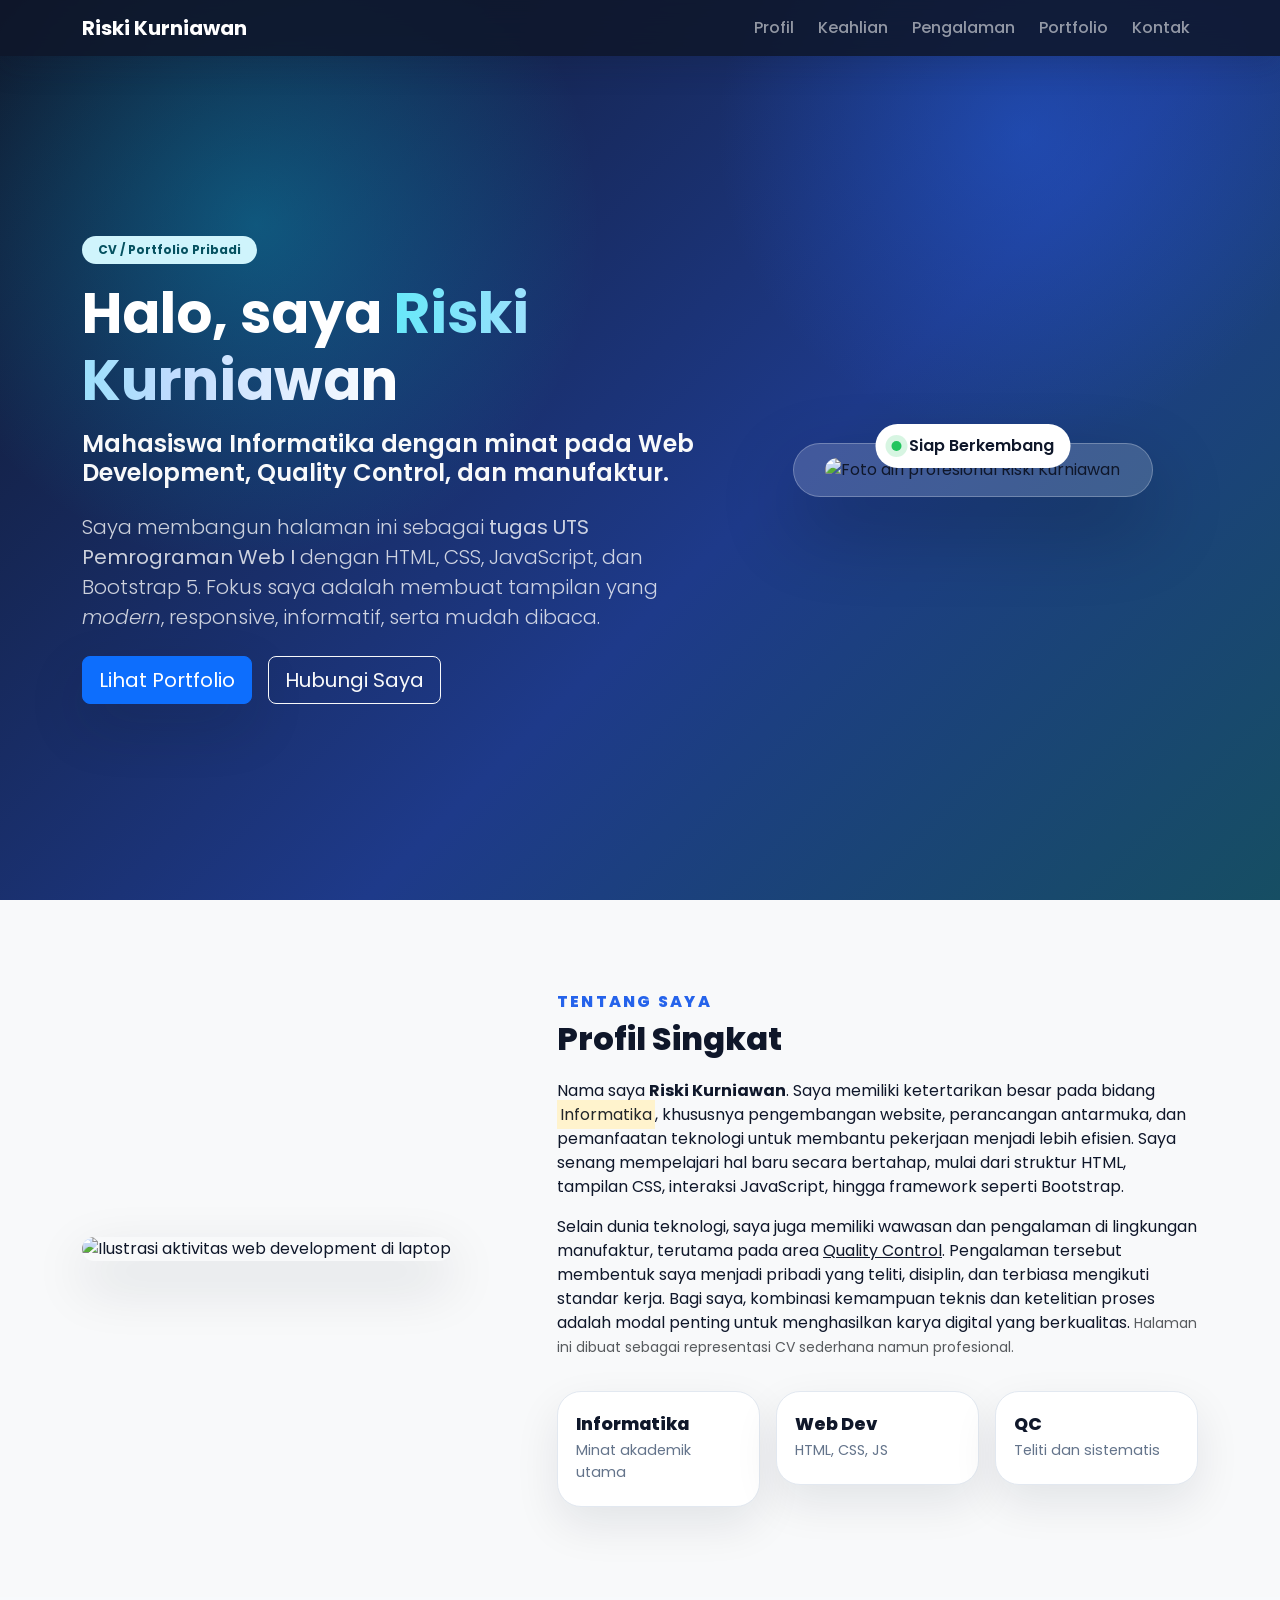
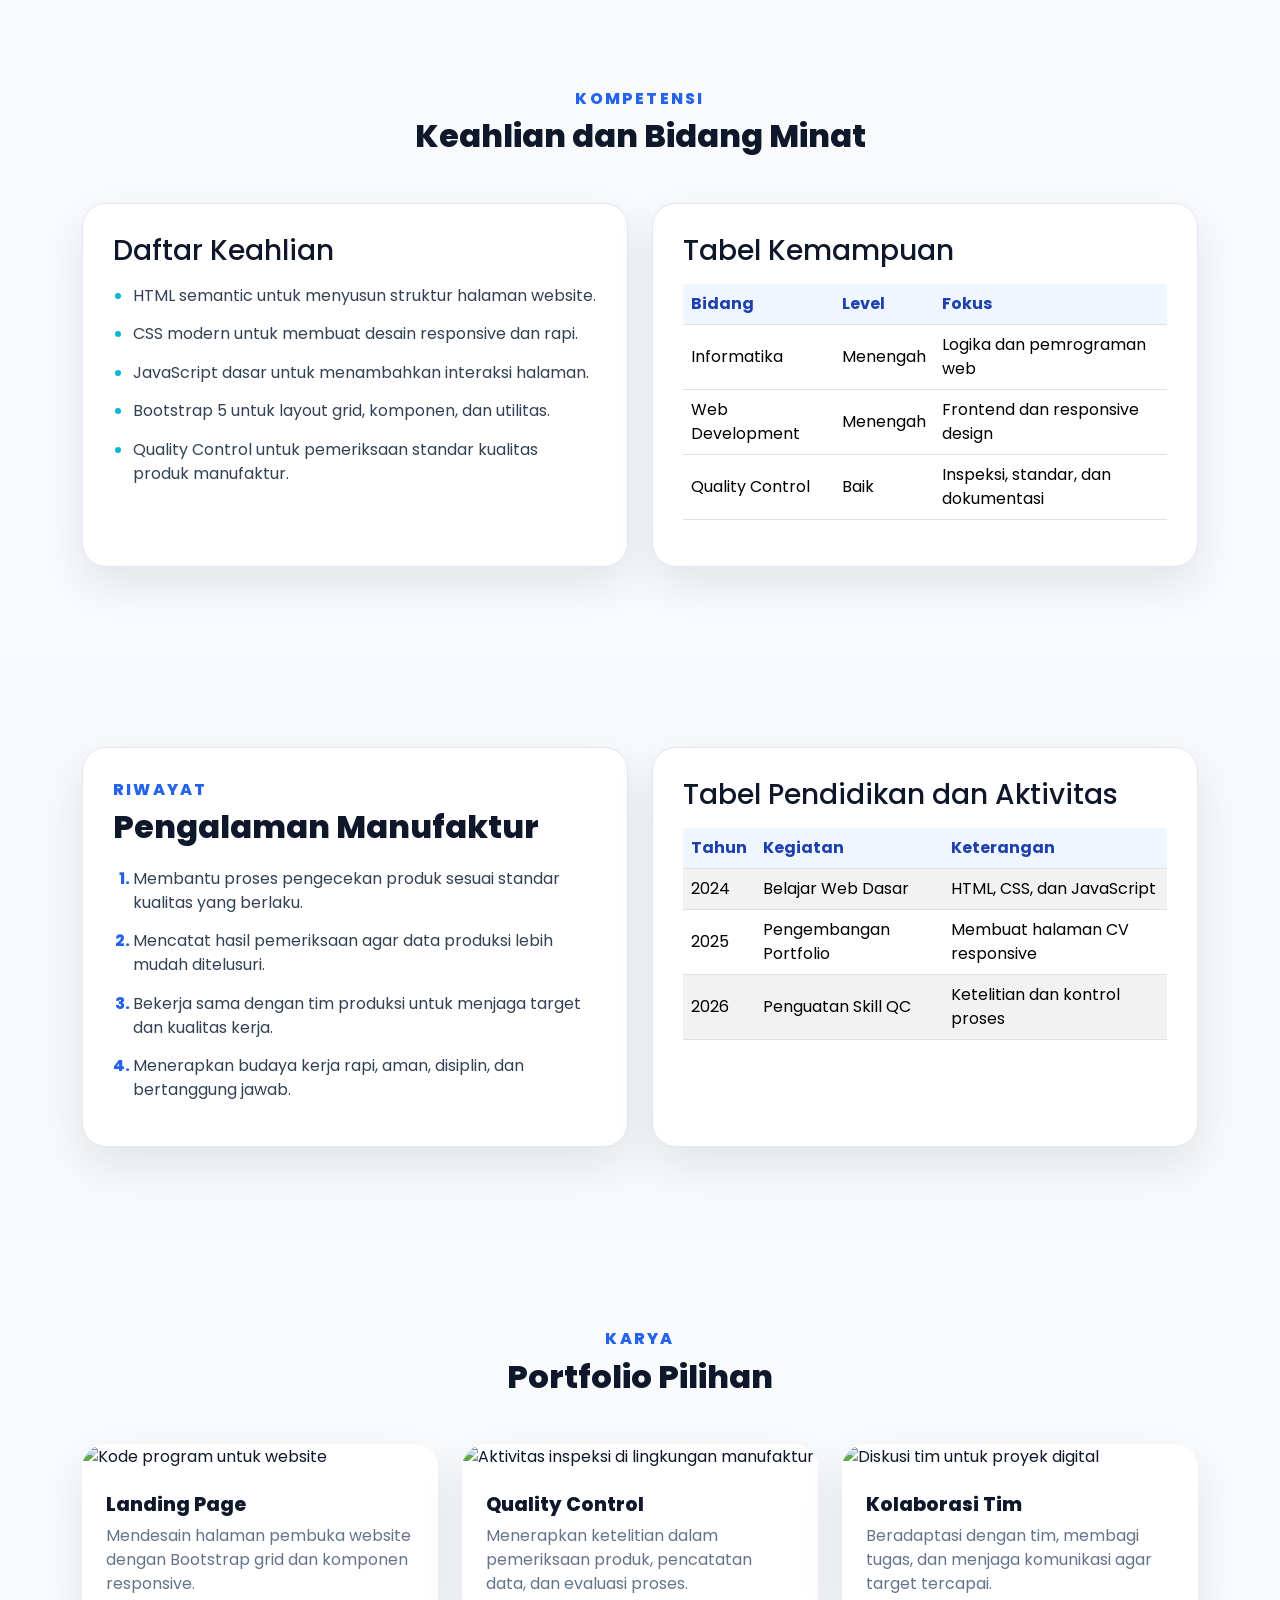
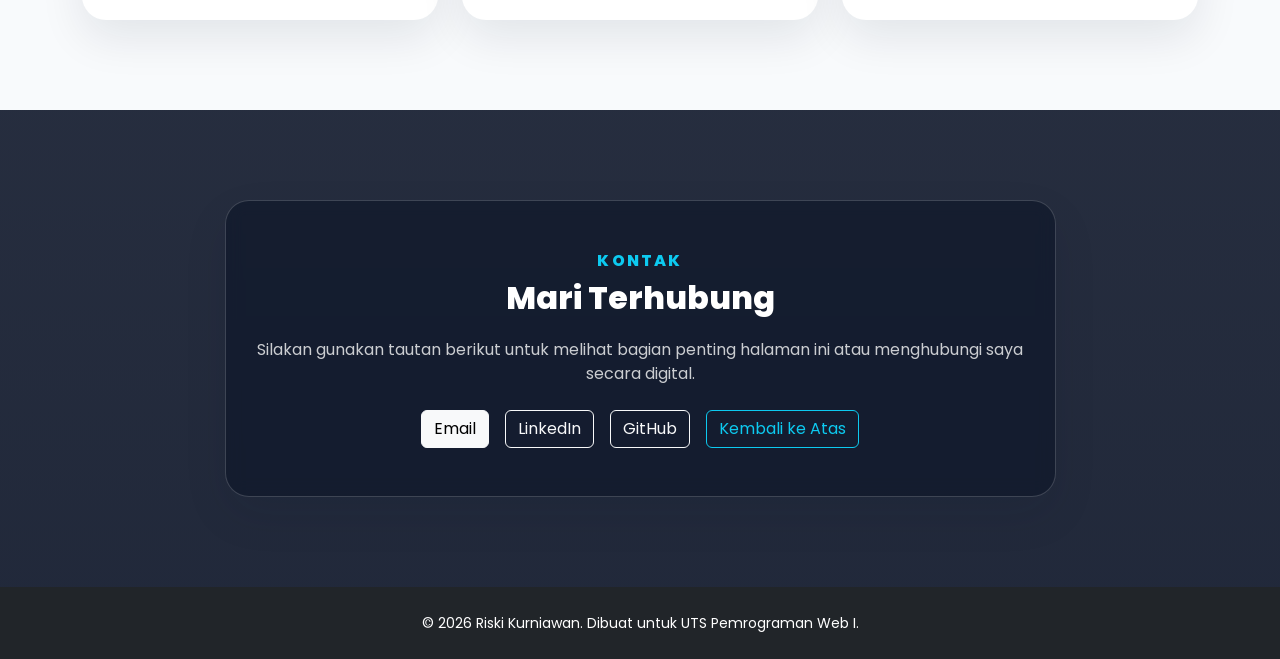
==== index.html @ b69850ca "Create personal CV portfolio website" ====
<!DOCTYPE html>
<html lang="id">
<head>
    <meta charset="UTF-8">
    <meta name="viewport" content="width=device-width, initial-scale=1.0">
    <meta name="description" content="Website Curriculum Vitae dan portfolio pribadi Riski Kurniawan untuk UTS Pemrograman Web I.">
    <title>CV Riski Kurniawan | Portfolio Pribadi</title>

    <!-- Bootstrap 5 CDN untuk layout responsive dan komponen modern -->
    <link href="https://cdn.jsdelivr.net/npm/bootstrap@5.3.3/dist/css/bootstrap.min.css" rel="stylesheet">

    <!-- Google Fonts untuk tipografi yang lebih rapi -->
    <link rel="preconnect" href="https://fonts.googleapis.com">
    <link rel="preconnect" href="https://fonts.gstatic.com" crossorigin>
    <link href="https://fonts.googleapis.com/css2?family=Poppins:wght@400;500;600;700;800&display=swap" rel="stylesheet">

    <!-- File CSS buatan sendiri -->
    <link rel="stylesheet" href="style.css">
</head>
<body data-bs-spy="scroll" data-bs-target="#navbarCV" data-bs-offset="90" tabindex="0">
    <!-- Navbar utama untuk navigasi antar bagian halaman -->
    <nav id="navbarCV" class="navbar navbar-expand-lg navbar-dark fixed-top glass-nav">
        <div class="container">
            <a class="navbar-brand fw-bold" href="#home">Riski Kurniawan</a>
            <button class="navbar-toggler" type="button" data-bs-toggle="collapse" data-bs-target="#menuCV" aria-controls="menuCV" aria-expanded="false" aria-label="Toggle navigation">
                <span class="navbar-toggler-icon"></span>
            </button>
            <div class="collapse navbar-collapse" id="menuCV">
                <ul class="navbar-nav ms-auto mb-2 mb-lg-0">
                    <li class="nav-item"><a class="nav-link" href="#profil">Profil</a></li>
                    <li class="nav-item"><a class="nav-link" href="#keahlian">Keahlian</a></li>
                    <li class="nav-item"><a class="nav-link" href="#pengalaman">Pengalaman</a></li>
                    <li class="nav-item"><a class="nav-link" href="#portfolio">Portfolio</a></li>
                    <li class="nav-item"><a class="nav-link" href="#kontak">Kontak</a></li>
                </ul>
            </div>
        </div>
    </nav>

    <!-- Hero section berisi foto diri dan ringkasan CV -->
    <header id="home" class="hero-section d-flex align-items-center">
        <div class="container">
            <div class="row align-items-center gy-5">
                <div class="col-lg-7 text-center text-lg-start">
                    <p class="badge rounded-pill bg-info-subtle text-info-emphasis px-3 py-2 mb-3">CV / Portfolio Pribadi</p>
                    <h1 class="display-4 fw-bold text-white mb-3">Halo, saya <span class="text-gradient">Riski Kurniawan</span></h1>
                    <h2 class="h4 text-light fw-semibold mb-4">Mahasiswa Informatika dengan minat pada Web Development, Quality Control, dan manufaktur.</h2>
                    <p class="lead text-white-75 mb-4">
                        Saya membangun halaman ini sebagai <strong>tugas UTS Pemrograman Web I</strong> dengan HTML, CSS, JavaScript, dan Bootstrap 5.
                        Fokus saya adalah membuat tampilan yang <em>modern</em>, responsive, informatif, serta mudah dibaca.
                    </p>
                    <div class="d-flex flex-wrap gap-3 justify-content-center justify-content-lg-start">
                        <a href="#portfolio" class="btn btn-primary btn-lg shadow-soft">Lihat Portfolio</a>
                        <a href="#kontak" class="btn btn-outline-light btn-lg">Hubungi Saya</a>
                    </div>
                </div>
                <div class="col-lg-5 text-center">
                    <div class="profile-card mx-auto">
                        <img src="https://images.unsplash.com/photo-1500648767791-00dcc994a43e?auto=format&fit=crop&w=700&q=80" class="img-fluid profile-photo" alt="Foto diri profesional Riski Kurniawan">
                        <div class="profile-status">
                            <span class="status-dot"></span> Siap Berkembang
                        </div>
                    </div>
                </div>
            </div>
        </div>
    </header>

    <main>
        <!-- Bagian profil berisi deskripsi diri minimal dua paragraf -->
        <section id="profil" class="section-padding bg-light">
            <div class="container">
                <div class="row align-items-center gy-4">
                    <div class="col-lg-5">
                        <img src="https://images.unsplash.com/photo-1516321318423-f06f85e504b3?auto=format&fit=crop&w=900&q=80" class="img-fluid rounded-4 shadow-soft" alt="Ilustrasi aktivitas web development di laptop">
                    </div>
                    <div class="col-lg-7">
                        <p class="section-label">Tentang Saya</p>
                        <h2 class="section-title">Profil Singkat</h2>
                        <p>
                            Nama saya <strong>Riski Kurniawan</strong>. Saya memiliki ketertarikan besar pada bidang <mark>Informatika</mark>, khususnya pengembangan website,
                            perancangan antarmuka, dan pemanfaatan teknologi untuk membantu pekerjaan menjadi lebih efisien. Saya senang mempelajari hal baru secara bertahap,
                            mulai dari struktur HTML, tampilan CSS, interaksi JavaScript, hingga framework seperti Bootstrap.
                        </p>
                        <p>
                            Selain dunia teknologi, saya juga memiliki wawasan dan pengalaman di lingkungan manufaktur, terutama pada area <u>Quality Control</u>.
                            Pengalaman tersebut membentuk saya menjadi pribadi yang teliti, disiplin, dan terbiasa mengikuti standar kerja. Bagi saya, kombinasi kemampuan teknis
                            dan ketelitian proses adalah modal penting untuk menghasilkan karya digital yang berkualitas. <small class="text-muted">Halaman ini dibuat sebagai representasi CV sederhana namun profesional.</small>
                        </p>
                        <div class="row g-3 mt-3">
                            <div class="col-sm-4">
                                <div class="info-box">
                                    <h3>Informatika</h3>
                                    <p>Minat akademik utama</p>
                                </div>
                            </div>
                            <div class="col-sm-4">
                                <div class="info-box">
                                    <h3>Web Dev</h3>
                                    <p>HTML, CSS, JS</p>
                                </div>
                            </div>
                            <div class="col-sm-4">
                                <div class="info-box">
                                    <h3>QC</h3>
                                    <p>Teliti dan sistematis</p>
                                </div>
                            </div>
                        </div>
                    </div>
                </div>
            </div>
        </section>

        <!-- Bagian keahlian menggunakan unordered list dan tabel pertama -->
        <section id="keahlian" class="section-padding">
            <div class="container">
                <div class="text-center mb-5">
                    <p class="section-label">Kompetensi</p>
                    <h2 class="section-title">Keahlian dan Bidang Minat</h2>
                </div>
                <div class="row g-4">
                    <div class="col-lg-6">
                        <div class="content-card h-100">
                            <h3 class="mb-3">Daftar Keahlian</h3>
                            <ul class="skill-list">
                                <li>HTML semantic untuk menyusun struktur halaman website.</li>
                                <li>CSS modern untuk membuat desain responsive dan rapi.</li>
                                <li>JavaScript dasar untuk menambahkan interaksi halaman.</li>
                                <li>Bootstrap 5 untuk layout grid, komponen, dan utilitas.</li>
                                <li>Quality Control untuk pemeriksaan standar kualitas produk manufaktur.</li>
                            </ul>
                        </div>
                    </div>
                    <div class="col-lg-6">
                        <div class="content-card h-100">
                            <h3 class="mb-3">Tabel Kemampuan</h3>
                            <div class="table-responsive">
                                <table class="table table-hover align-middle">
                                    <thead>
                                        <tr>
                                            <th>Bidang</th>
                                            <th>Level</th>
                                            <th>Fokus</th>
                                        </tr>
                                    </thead>
                                    <tbody>
                                        <tr>
                                            <td>Informatika</td>
                                            <td>Menengah</td>
                                            <td>Logika dan pemrograman web</td>
                                        </tr>
                                        <tr>
                                            <td>Web Development</td>
                                            <td>Menengah</td>
                                            <td>Frontend dan responsive design</td>
                                        </tr>
                                        <tr>
                                            <td>Quality Control</td>
                                            <td>Baik</td>
                                            <td>Inspeksi, standar, dan dokumentasi</td>
                                        </tr>
                                    </tbody>
                                </table>
                            </div>
                        </div>
                    </div>
                </div>
            </div>
        </section>

        <!-- Bagian pengalaman menggunakan ordered list dan tabel kedua -->
        <section id="pengalaman" class="section-padding bg-light">
            <div class="container">
                <div class="row g-4 align-items-stretch">
                    <div class="col-lg-6">
                        <div class="content-card h-100">
                            <p class="section-label">Riwayat</p>
                            <h2 class="section-title">Pengalaman Manufaktur</h2>
                            <ol class="timeline-list">
                                <li>Membantu proses pengecekan produk sesuai standar kualitas yang berlaku.</li>
                                <li>Mencatat hasil pemeriksaan agar data produksi lebih mudah ditelusuri.</li>
                                <li>Bekerja sama dengan tim produksi untuk menjaga target dan kualitas kerja.</li>
                                <li>Menerapkan budaya kerja rapi, aman, disiplin, dan bertanggung jawab.</li>
                            </ol>
                        </div>
                    </div>
                    <div class="col-lg-6">
                        <div class="content-card h-100">
                            <h3 class="mb-3">Tabel Pendidikan dan Aktivitas</h3>
                            <div class="table-responsive">
                                <table class="table table-striped align-middle">
                                    <thead>
                                        <tr>
                                            <th>Tahun</th>
                                            <th>Kegiatan</th>
                                            <th>Keterangan</th>
                                        </tr>
                                    </thead>
                                    <tbody>
                                        <tr>
                                            <td>2024</td>
                                            <td>Belajar Web Dasar</td>
                                            <td>HTML, CSS, dan JavaScript</td>
                                        </tr>
                                        <tr>
                                            <td>2025</td>
                                            <td>Pengembangan Portfolio</td>
                                            <td>Membuat halaman CV responsive</td>
                                        </tr>
                                        <tr>
                                            <td>2026</td>
                                            <td>Penguatan Skill QC</td>
                                            <td>Ketelitian dan kontrol proses</td>
                                        </tr>
                                    </tbody>
                                </table>
                            </div>
                        </div>
                    </div>
                </div>
            </div>
        </section>

        <!-- Bagian portfolio berisi tiga kartu dan gambar pendukung -->
        <section id="portfolio" class="section-padding">
            <div class="container">
                <div class="text-center mb-5">
                    <p class="section-label">Karya</p>
                    <h2 class="section-title">Portfolio Pilihan</h2>
                </div>
                <div class="row g-4">
                    <div class="col-md-4">
                        <article class="portfolio-card">
                            <img src="https://images.unsplash.com/photo-1461749280684-dccba630e2f6?auto=format&fit=crop&w=900&q=80" alt="Kode program untuk website" class="img-fluid">
                            <div class="p-4">
                                <h3>Landing Page</h3>
                                <p>Mendesain halaman pembuka website dengan Bootstrap grid dan komponen responsive.</p>
                            </div>
                        </article>
                    </div>
                    <div class="col-md-4">
                        <article class="portfolio-card">
                            <img src="https://images.unsplash.com/photo-1581091226825-a6a2a5aee158?auto=format&fit=crop&w=900&q=80" alt="Aktivitas inspeksi di lingkungan manufaktur" class="img-fluid">
                            <div class="p-4">
                                <h3>Quality Control</h3>
                                <p>Menerapkan ketelitian dalam pemeriksaan produk, pencatatan data, dan evaluasi proses.</p>
                            </div>
                        </article>
                    </div>
                    <div class="col-md-4">
                        <article class="portfolio-card">
                            <img src="https://images.unsplash.com/photo-1553877522-43269d4ea984?auto=format&fit=crop&w=900&q=80" alt="Diskusi tim untuk proyek digital" class="img-fluid">
                            <div class="p-4">
                                <h3>Kolaborasi Tim</h3>
                                <p>Beradaptasi dengan tim, membagi tugas, dan menjaga komunikasi agar target tercapai.</p>
                            </div>
                        </article>
                    </div>
                </div>
            </div>
        </section>

        <!-- Bagian kontak memuat minimal tiga link internal atau eksternal -->
        <section id="kontak" class="section-padding contact-section">
            <div class="container">
                <div class="row justify-content-center">
                    <div class="col-lg-9">
                        <div class="contact-card text-center">
                            <p class="section-label text-info">Kontak</p>
                            <h2 class="section-title text-white">Mari Terhubung</h2>
                            <p class="text-white-75 mb-4">Silakan gunakan tautan berikut untuk melihat bagian penting halaman ini atau menghubungi saya secara digital.</p>
                            <div class="d-flex flex-wrap gap-3 justify-content-center">
                                <a class="btn btn-light" href="mailto:riski.kurniawan@example.com">Email</a>
                                <a class="btn btn-outline-light" href="https://www.linkedin.com" target="_blank" rel="noopener noreferrer">LinkedIn</a>
                                <a class="btn btn-outline-light" href="https://github.com" target="_blank" rel="noopener noreferrer">GitHub</a>
                                <a class="btn btn-outline-info" href="#home">Kembali ke Atas</a>
                            </div>
                        </div>
                    </div>
                </div>
            </div>
        </section>
    </main>

    <!-- Footer sederhana sebagai penutup halaman -->
    <footer class="py-4 text-center bg-dark text-white">
        <div class="container">
            <small>&copy; 2026 Riski Kurniawan. Dibuat untuk UTS Pemrograman Web I.</small>
        </div>
    </footer>

    <!-- Tombol kembali ke atas yang dikontrol JavaScript -->
    <button id="backToTop" class="back-to-top" type="button" aria-label="Kembali ke atas">↑</button>

    <!-- Bootstrap JavaScript CDN -->
    <script src="https://cdn.jsdelivr.net/npm/bootstrap@5.3.3/dist/js/bootstrap.bundle.min.js"></script>

    <!-- File JavaScript buatan sendiri -->
    <script src="script.js"></script>
</body>
</html>
---- style.css ----
/* Variabel warna utama untuk menjaga konsistensi desain website */
:root {
    --primary: #2563eb;
    --secondary: #06b6d4;
    --dark: #0f172a;
    --muted: #64748b;
    --light: #f8fafc;
    --card: #ffffff;
    --radius: 24px;
}

/* Pengaturan global agar scroll halus dan font konsisten */
html {
    scroll-behavior: smooth;
}

body {
    font-family: 'Poppins', sans-serif;
    color: var(--dark);
    background-color: var(--light);
}

/* Navbar transparan dengan efek glass agar terlihat modern */
.glass-nav {
    background: rgba(15, 23, 42, 0.86);
    backdrop-filter: blur(14px);
    box-shadow: 0 10px 30px rgba(15, 23, 42, 0.18);
}

.navbar .nav-link {
    font-weight: 500;
    margin-left: 0.5rem;
}

.navbar .nav-link.active,
.navbar .nav-link:hover {
    color: #67e8f9 !important;
}

/* Hero section menggunakan gradient dan pola radial */
.hero-section {
    min-height: 100vh;
    padding: 120px 0 80px;
    background:
        radial-gradient(circle at 20% 25%, rgba(6, 182, 212, 0.35), transparent 28%),
        radial-gradient(circle at 80% 15%, rgba(37, 99, 235, 0.42), transparent 24%),
        linear-gradient(135deg, #0f172a 0%, #1e3a8a 58%, #164e63 100%);
}

.text-gradient {
    background: linear-gradient(90deg, #67e8f9, #bfdbfe, #ffffff);
    -webkit-background-clip: text;
    background-clip: text;
    color: transparent;
}

.text-white-75 {
    color: rgba(255, 255, 255, 0.78);
}

.shadow-soft {
    box-shadow: 0 22px 55px rgba(15, 23, 42, 0.16);
}

/* Kartu foto diri pada area hero */
.profile-card {
    position: relative;
    width: min(360px, 88vw);
    padding: 14px;
    border-radius: 34px;
    background: rgba(255, 255, 255, 0.16);
    border: 1px solid rgba(255, 255, 255, 0.25);
    box-shadow: 0 30px 80px rgba(0, 0, 0, 0.24);
}

.profile-photo {
    width: 100%;
    aspect-ratio: 1 / 1.12;
    object-fit: cover;
    border-radius: 26px;
}

.profile-status {
    position: absolute;
    left: 50%;
    bottom: 28px;
    transform: translateX(-50%);
    display: flex;
    align-items: center;
    gap: 8px;
    padding: 10px 16px;
    border-radius: 999px;
    background: #ffffff;
    font-weight: 600;
    color: var(--dark);
    white-space: nowrap;
}

.status-dot {
    width: 10px;
    height: 10px;
    border-radius: 50%;
    background: #22c55e;
    box-shadow: 0 0 0 6px rgba(34, 197, 94, 0.18);
}

/* Spasi standar untuk setiap section */
.section-padding {
    padding: 90px 0;
}

.section-label {
    color: var(--primary);
    font-weight: 800;
    letter-spacing: 0.14em;
    text-transform: uppercase;
    margin-bottom: 0.4rem;
}

.section-title {
    font-weight: 800;
    margin-bottom: 1.25rem;
}

/* Box informasi singkat pada bagian profil */
.info-box,
.content-card,
.portfolio-card,
.contact-card {
    border-radius: var(--radius);
    background: var(--card);
    box-shadow: 0 18px 45px rgba(15, 23, 42, 0.09);
}

.info-box {
    padding: 22px 18px;
    border: 1px solid #e2e8f0;
}

.info-box h3 {
    font-size: 1.1rem;
    font-weight: 800;
    margin-bottom: 0.35rem;
}

.info-box p {
    color: var(--muted);
    margin-bottom: 0;
    font-size: 0.9rem;
}

.content-card {
    padding: 30px;
    border: 1px solid #e2e8f0;
}

/* Styling list agar lebih menarik dan mudah dibaca */
.skill-list,
.timeline-list {
    padding-left: 1.25rem;
    margin-bottom: 0;
}

.skill-list li,
.timeline-list li {
    margin-bottom: 0.9rem;
    color: #334155;
}

.skill-list li::marker {
    color: var(--secondary);
}

.timeline-list li::marker {
    color: var(--primary);
    font-weight: 800;
}

.table thead th {
    background: #eff6ff;
    color: #1e40af;
}

/* Kartu portfolio dengan animasi hover */
.portfolio-card {
    height: 100%;
    overflow: hidden;
    transition: transform 0.25s ease, box-shadow 0.25s ease;
}

.portfolio-card:hover {
    transform: translateY(-8px);
    box-shadow: 0 26px 60px rgba(15, 23, 42, 0.15);
}

.portfolio-card img {
    width: 100%;
    height: 230px;
    object-fit: cover;
}

.portfolio-card h3 {
    font-size: 1.2rem;
    font-weight: 800;
}

.portfolio-card p {
    color: var(--muted);
    margin-bottom: 0;
}

/* Section kontak memakai latar gelap agar menjadi call-to-action */
.contact-section {
    background:
        linear-gradient(rgba(15, 23, 42, 0.9), rgba(15, 23, 42, 0.92)),
        url('https://images.unsplash.com/photo-1497366754035-f200968a6e72?auto=format&fit=crop&w=1500&q=80') center/cover;
}

.contact-card {
    padding: 48px 30px;
    background: rgba(15, 23, 42, 0.7);
    border: 1px solid rgba(255, 255, 255, 0.18);
    backdrop-filter: blur(8px);
}

/* Tombol back to top akan ditampilkan oleh JavaScript saat halaman discroll */
.back-to-top {
    position: fixed;
    right: 22px;
    bottom: 22px;
    width: 46px;
    height: 46px;
    border: none;
    border-radius: 50%;
    background: linear-gradient(135deg, var(--primary), var(--secondary));
    color: #ffffff;
    font-size: 1.5rem;
    font-weight: 800;
    display: none;
    align-items: center;
    justify-content: center;
    box-shadow: 0 16px 35px rgba(37, 99, 235, 0.35);
    z-index: 1050;
}

.back-to-top.show {
    display: flex;
}

/* Media query untuk menyesuaikan tampilan pada layar kecil */
@media (max-width: 767.98px) {
    .hero-section {
        padding-top: 105px;
    }

    .section-padding {
        padding: 64px 0;
    }

    .display-4 {
        font-size: 2.35rem;
    }

    .content-card,
    .contact-card {
        padding: 24px;
    }
}
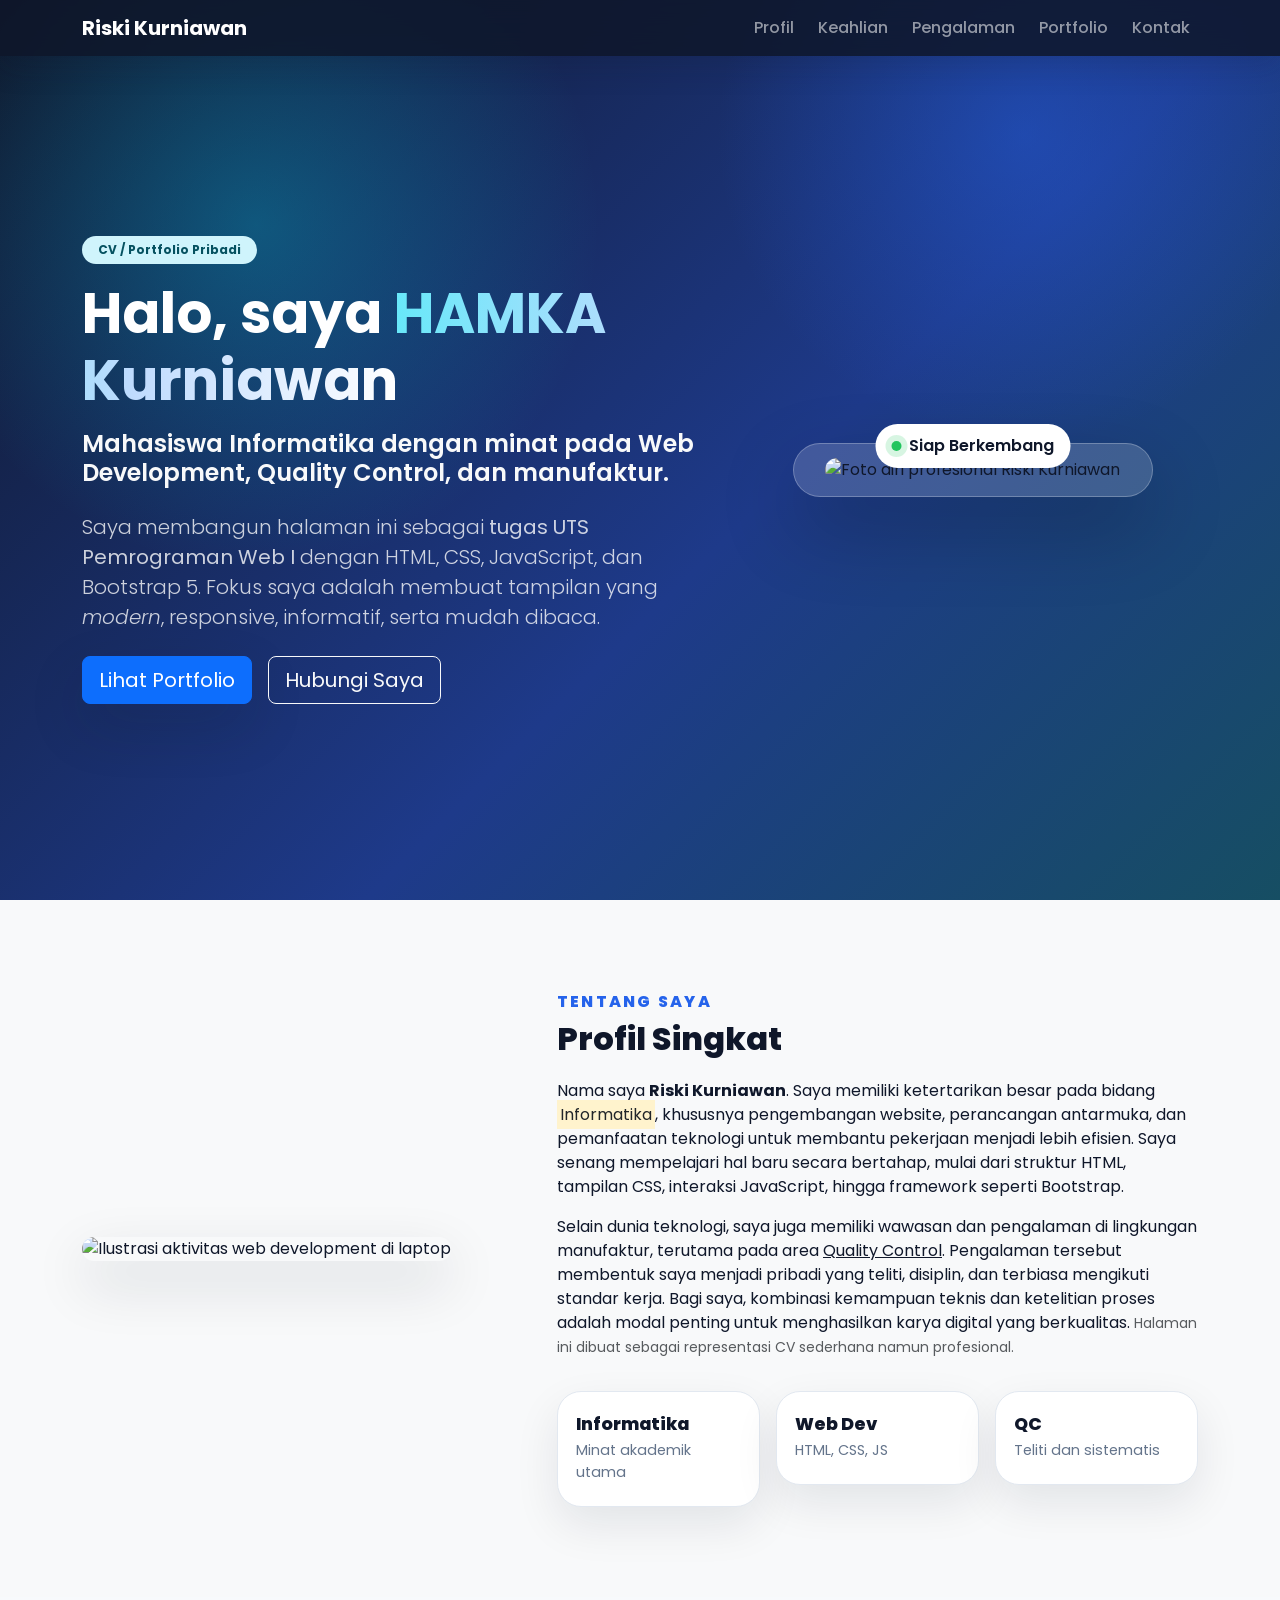
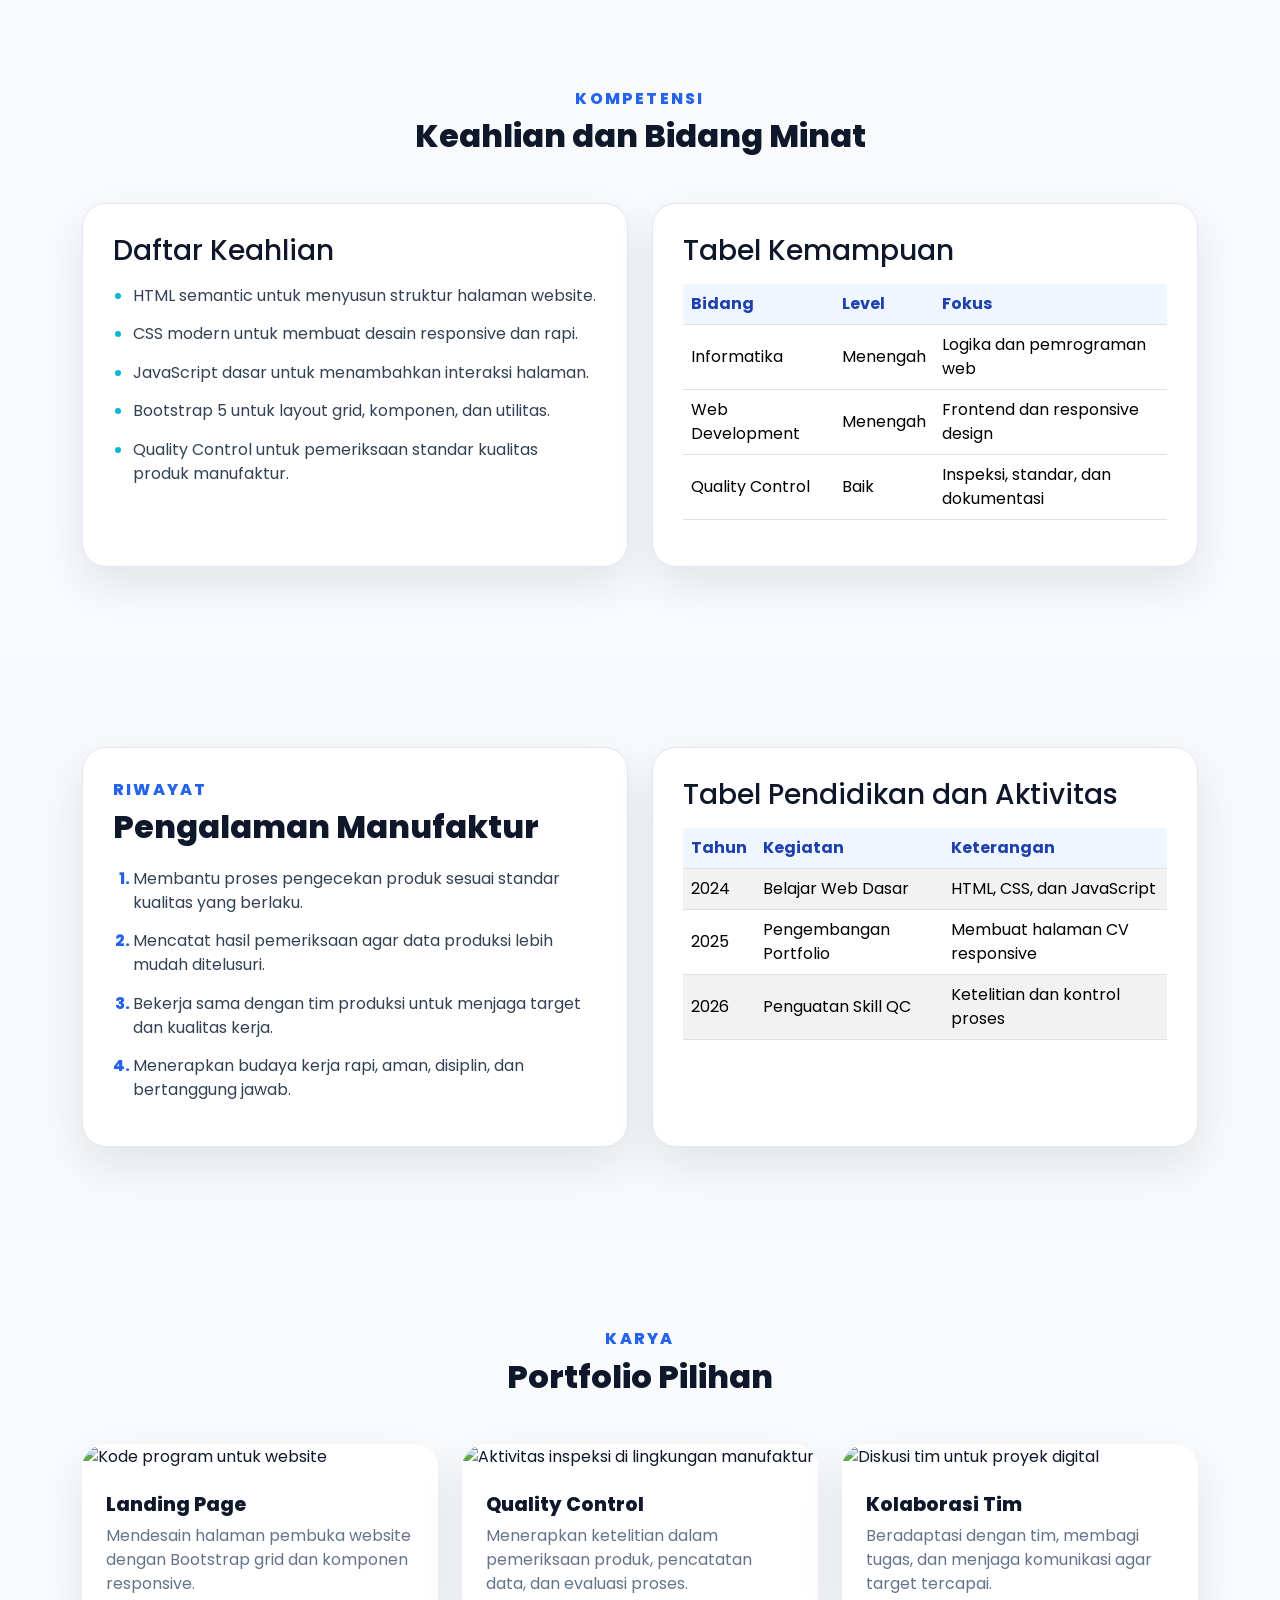
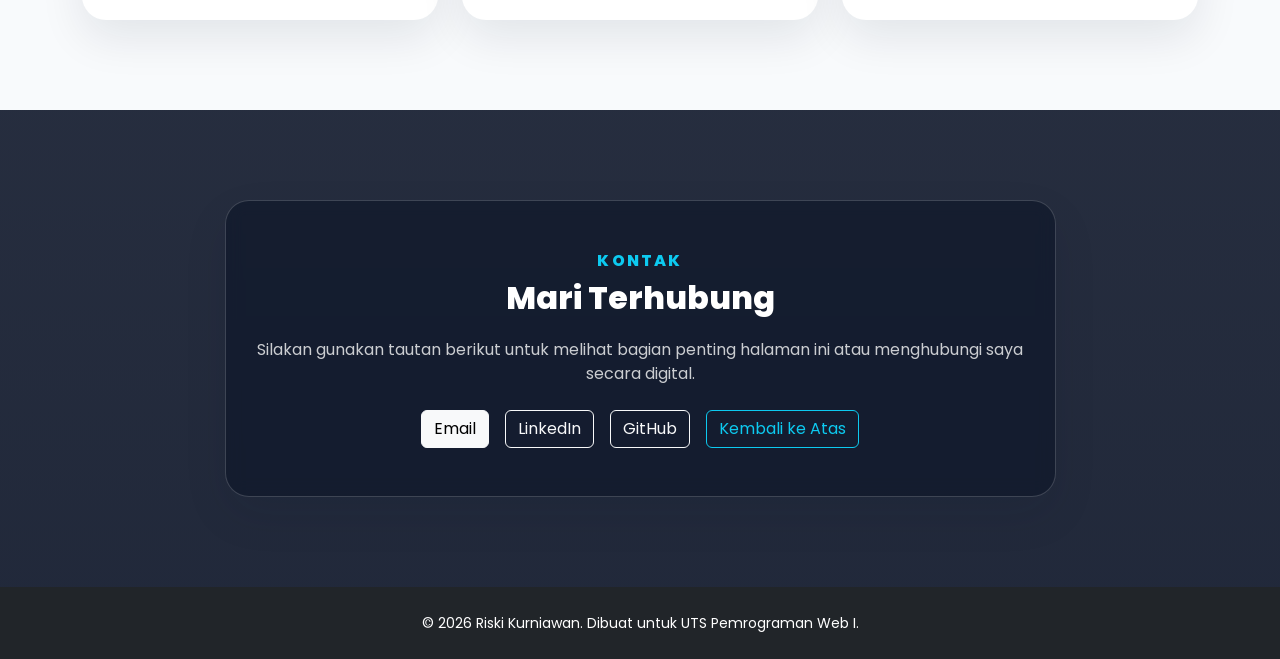
==== commit 64003838: "UPDATE NAMA HILMI" ====
--- a/index.html
+++ b/index.html
@@ -4,7 +4,7 @@
     <meta charset="UTF-8">
     <meta name="viewport" content="width=device-width, initial-scale=1.0">
     <meta name="description" content="Website Curriculum Vitae dan portfolio pribadi Riski Kurniawan untuk UTS Pemrograman Web I.">
-    <title>CV Riski Kurniawan | Portfolio Pribadi</title>
+    <title>CV HAMKA Kurniawan | Portfolio Pribadi</title>
 
     <!-- Bootstrap 5 CDN untuk layout responsive dan komponen modern -->
     <link href="https://cdn.jsdelivr.net/npm/bootstrap@5.3.3/dist/css/bootstrap.min.css" rel="stylesheet">
@@ -43,7 +43,7 @@
             <div class="row align-items-center gy-5">
                 <div class="col-lg-7 text-center text-lg-start">
                     <p class="badge rounded-pill bg-info-subtle text-info-emphasis px-3 py-2 mb-3">CV / Portfolio Pribadi</p>
-                    <h1 class="display-4 fw-bold text-white mb-3">Halo, saya <span class="text-gradient">Riski Kurniawan</span></h1>
+                    <h1 class="display-4 fw-bold text-white mb-3">Halo, saya <span class="text-gradient">HAMKA Kurniawan</span></h1>
                     <h2 class="h4 text-light fw-semibold mb-4">Mahasiswa Informatika dengan minat pada Web Development, Quality Control, dan manufaktur.</h2>
                     <p class="lead text-white-75 mb-4">
                         Saya membangun halaman ini sebagai <strong>tugas UTS Pemrograman Web I</strong> dengan HTML, CSS, JavaScript, dan Bootstrap 5.
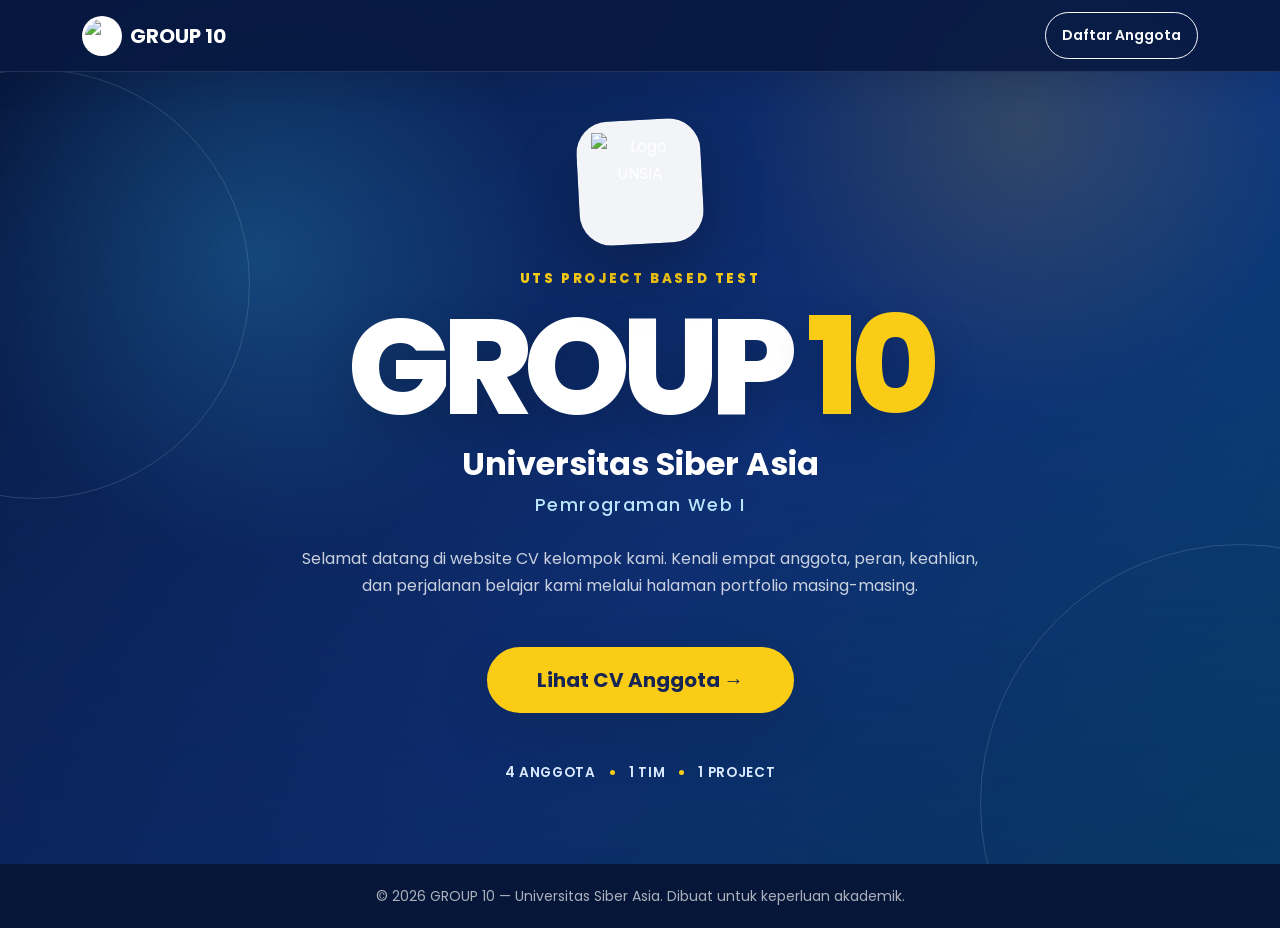
==== commit 2deb9a85: "Transform personal CV into GROUP 10 website" ====
--- a/index.html
+++ b/index.html
@@ -3,300 +3,60 @@
 <head>
     <meta charset="UTF-8">
     <meta name="viewport" content="width=device-width, initial-scale=1.0">
-    <meta name="description" content="Website Curriculum Vitae dan portfolio pribadi Riski Kurniawan untuk UTS Pemrograman Web I.">
-    <title>CV HAMKA Kurniawan | Portfolio Pribadi</title>
+    <meta name="description" content="Website CV kelompok GROUP 10 Universitas Siber Asia untuk UTS Pemrograman Web I.">
+    <title>GROUP 10 | UTS Pemrograman Web I</title>
 
-    <!-- Bootstrap 5 CDN untuk layout responsive dan komponen modern -->
+    <!-- Bootstrap 5 membantu membuat layout responsif tanpa framework berat. -->
     <link href="https://cdn.jsdelivr.net/npm/bootstrap@5.3.3/dist/css/bootstrap.min.css" rel="stylesheet">
-
-    <!-- Google Fonts untuk tipografi yang lebih rapi -->
     <link rel="preconnect" href="https://fonts.googleapis.com">
     <link rel="preconnect" href="https://fonts.gstatic.com" crossorigin>
     <link href="https://fonts.googleapis.com/css2?family=Poppins:wght@400;500;600;700;800&display=swap" rel="stylesheet">
-
-    <!-- File CSS buatan sendiri -->
     <link rel="stylesheet" href="style.css">
 </head>
-<body data-bs-spy="scroll" data-bs-target="#navbarCV" data-bs-offset="90" tabindex="0">
-    <!-- Navbar utama untuk navigasi antar bagian halaman -->
-    <nav id="navbarCV" class="navbar navbar-expand-lg navbar-dark fixed-top glass-nav">
+<body class="landing-page">
+    <!-- Navbar pembuka dibuat ringkas agar perhatian tertuju pada identitas kelompok. -->
+    <nav class="navbar navbar-expand-lg navbar-dark fixed-top glass-nav" aria-label="Navigasi utama">
         <div class="container">
-            <a class="navbar-brand fw-bold" href="#home">Riski Kurniawan</a>
-            <button class="navbar-toggler" type="button" data-bs-toggle="collapse" data-bs-target="#menuCV" aria-controls="menuCV" aria-expanded="false" aria-label="Toggle navigation">
-                <span class="navbar-toggler-icon"></span>
-            </button>
-            <div class="collapse navbar-collapse" id="menuCV">
-                <ul class="navbar-nav ms-auto mb-2 mb-lg-0">
-                    <li class="nav-item"><a class="nav-link" href="#profil">Profil</a></li>
-                    <li class="nav-item"><a class="nav-link" href="#keahlian">Keahlian</a></li>
-                    <li class="nav-item"><a class="nav-link" href="#pengalaman">Pengalaman</a></li>
-                    <li class="nav-item"><a class="nav-link" href="#portfolio">Portfolio</a></li>
-                    <li class="nav-item"><a class="nav-link" href="#kontak">Kontak</a></li>
-                </ul>
-            </div>
+            <a class="navbar-brand d-flex align-items-center gap-2 fw-bold" href="index.html">
+                <img src="images/logo-unsia.png" class="nav-logo" alt="Logo Universitas Siber Asia">
+                <span>GROUP 10</span>
+            </a>
+            <a class="btn btn-sm btn-outline-light rounded-pill px-3" href="anggota.html">Daftar Anggota</a>
         </div>
     </nav>
 
-    <!-- Hero section berisi foto diri dan ringkasan CV -->
-    <header id="home" class="hero-section d-flex align-items-center">
-        <div class="container">
-            <div class="row align-items-center gy-5">
-                <div class="col-lg-7 text-center text-lg-start">
-                    <p class="badge rounded-pill bg-info-subtle text-info-emphasis px-3 py-2 mb-3">CV / Portfolio Pribadi</p>
-                    <h1 class="display-4 fw-bold text-white mb-3">Halo, saya <span class="text-gradient">HAMKA Kurniawan</span></h1>
-                    <h2 class="h4 text-light fw-semibold mb-4">Mahasiswa Informatika dengan minat pada Web Development, Quality Control, dan manufaktur.</h2>
-                    <p class="lead text-white-75 mb-4">
-                        Saya membangun halaman ini sebagai <strong>tugas UTS Pemrograman Web I</strong> dengan HTML, CSS, JavaScript, dan Bootstrap 5.
-                        Fokus saya adalah membuat tampilan yang <em>modern</em>, responsive, informatif, serta mudah dibaca.
-                    </p>
-                    <div class="d-flex flex-wrap gap-3 justify-content-center justify-content-lg-start">
-                        <a href="#portfolio" class="btn btn-primary btn-lg shadow-soft">Lihat Portfolio</a>
-                        <a href="#kontak" class="btn btn-outline-light btn-lg">Hubungi Saya</a>
-                    </div>
+    <main>
+        <!-- Hero merupakan halaman pembuka utama website kelompok. -->
+        <section class="group-hero d-flex align-items-center text-center">
+            <div class="hero-decoration hero-decoration-one" aria-hidden="true"></div>
+            <div class="hero-decoration hero-decoration-two" aria-hidden="true"></div>
+            <div class="container position-relative">
+                <div class="landing-logo-wrap mx-auto mb-4">
+                    <img src="images/logo-unsia.png" class="landing-logo" alt="Logo UNSIA">
                 </div>
-                <div class="col-lg-5 text-center">
-                    <div class="profile-card mx-auto">
-                        <img src="https://images.unsplash.com/photo-1500648767791-00dcc994a43e?auto=format&fit=crop&w=700&q=80" class="img-fluid profile-photo" alt="Foto diri profesional Riski Kurniawan">
-                        <div class="profile-status">
-                            <span class="status-dot"></span> Siap Berkembang
-                        </div>
-                    </div>
-                </div>
-            </div>
-        </div>
-    </header>
-
-    <main>
-        <!-- Bagian profil berisi deskripsi diri minimal dua paragraf -->
-        <section id="profil" class="section-padding bg-light">
-            <div class="container">
-                <div class="row align-items-center gy-4">
-                    <div class="col-lg-5">
-                        <img src="https://images.unsplash.com/photo-1516321318423-f06f85e504b3?auto=format&fit=crop&w=900&q=80" class="img-fluid rounded-4 shadow-soft" alt="Ilustrasi aktivitas web development di laptop">
-                    </div>
-                    <div class="col-lg-7">
-                        <p class="section-label">Tentang Saya</p>
-                        <h2 class="section-title">Profil Singkat</h2>
-                        <p>
-                            Nama saya <strong>Riski Kurniawan</strong>. Saya memiliki ketertarikan besar pada bidang <mark>Informatika</mark>, khususnya pengembangan website,
-                            perancangan antarmuka, dan pemanfaatan teknologi untuk membantu pekerjaan menjadi lebih efisien. Saya senang mempelajari hal baru secara bertahap,
-                            mulai dari struktur HTML, tampilan CSS, interaksi JavaScript, hingga framework seperti Bootstrap.
-                        </p>
-                        <p>
-                            Selain dunia teknologi, saya juga memiliki wawasan dan pengalaman di lingkungan manufaktur, terutama pada area <u>Quality Control</u>.
-                            Pengalaman tersebut membentuk saya menjadi pribadi yang teliti, disiplin, dan terbiasa mengikuti standar kerja. Bagi saya, kombinasi kemampuan teknis
-                            dan ketelitian proses adalah modal penting untuk menghasilkan karya digital yang berkualitas. <small class="text-muted">Halaman ini dibuat sebagai representasi CV sederhana namun profesional.</small>
-                        </p>
-                        <div class="row g-3 mt-3">
-                            <div class="col-sm-4">
-                                <div class="info-box">
-                                    <h3>Informatika</h3>
-                                    <p>Minat akademik utama</p>
-                                </div>
-                            </div>
-                            <div class="col-sm-4">
-                                <div class="info-box">
-                                    <h3>Web Dev</h3>
-                                    <p>HTML, CSS, JS</p>
-                                </div>
-                            </div>
-                            <div class="col-sm-4">
-                                <div class="info-box">
-                                    <h3>QC</h3>
-                                    <p>Teliti dan sistematis</p>
-                                </div>
-                            </div>
-                        </div>
-                    </div>
-                </div>
-            </div>
-        </section>
-
-        <!-- Bagian keahlian menggunakan unordered list dan tabel pertama -->
-        <section id="keahlian" class="section-padding">
-            <div class="container">
-                <div class="text-center mb-5">
-                    <p class="section-label">Kompetensi</p>
-                    <h2 class="section-title">Keahlian dan Bidang Minat</h2>
-                </div>
-                <div class="row g-4">
-                    <div class="col-lg-6">
-                        <div class="content-card h-100">
-                            <h3 class="mb-3">Daftar Keahlian</h3>
-                            <ul class="skill-list">
-                                <li>HTML semantic untuk menyusun struktur halaman website.</li>
-                                <li>CSS modern untuk membuat desain responsive dan rapi.</li>
-                                <li>JavaScript dasar untuk menambahkan interaksi halaman.</li>
-                                <li>Bootstrap 5 untuk layout grid, komponen, dan utilitas.</li>
-                                <li>Quality Control untuk pemeriksaan standar kualitas produk manufaktur.</li>
-                            </ul>
-                        </div>
-                    </div>
-                    <div class="col-lg-6">
-                        <div class="content-card h-100">
-                            <h3 class="mb-3">Tabel Kemampuan</h3>
-                            <div class="table-responsive">
-                                <table class="table table-hover align-middle">
-                                    <thead>
-                                        <tr>
-                                            <th>Bidang</th>
-                                            <th>Level</th>
-                                            <th>Fokus</th>
-                                        </tr>
-                                    </thead>
-                                    <tbody>
-                                        <tr>
-                                            <td>Informatika</td>
-                                            <td>Menengah</td>
-                                            <td>Logika dan pemrograman web</td>
-                                        </tr>
-                                        <tr>
-                                            <td>Web Development</td>
-                                            <td>Menengah</td>
-                                            <td>Frontend dan responsive design</td>
-                                        </tr>
-                                        <tr>
-                                            <td>Quality Control</td>
-                                            <td>Baik</td>
-                                            <td>Inspeksi, standar, dan dokumentasi</td>
-                                        </tr>
-                                    </tbody>
-                                </table>
-                            </div>
-                        </div>
-                    </div>
-                </div>
-            </div>
-        </section>
-
-        <!-- Bagian pengalaman menggunakan ordered list dan tabel kedua -->
-        <section id="pengalaman" class="section-padding bg-light">
-            <div class="container">
-                <div class="row g-4 align-items-stretch">
-                    <div class="col-lg-6">
-                        <div class="content-card h-100">
-                            <p class="section-label">Riwayat</p>
-                            <h2 class="section-title">Pengalaman Manufaktur</h2>
-                            <ol class="timeline-list">
-                                <li>Membantu proses pengecekan produk sesuai standar kualitas yang berlaku.</li>
-                                <li>Mencatat hasil pemeriksaan agar data produksi lebih mudah ditelusuri.</li>
-                                <li>Bekerja sama dengan tim produksi untuk menjaga target dan kualitas kerja.</li>
-                                <li>Menerapkan budaya kerja rapi, aman, disiplin, dan bertanggung jawab.</li>
-                            </ol>
-                        </div>
-                    </div>
-                    <div class="col-lg-6">
-                        <div class="content-card h-100">
-                            <h3 class="mb-3">Tabel Pendidikan dan Aktivitas</h3>
-                            <div class="table-responsive">
-                                <table class="table table-striped align-middle">
-                                    <thead>
-                                        <tr>
-                                            <th>Tahun</th>
-                                            <th>Kegiatan</th>
-                                            <th>Keterangan</th>
-                                        </tr>
-                                    </thead>
-                                    <tbody>
-                                        <tr>
-                                            <td>2024</td>
-                                            <td>Belajar Web Dasar</td>
-                                            <td>HTML, CSS, dan JavaScript</td>
-                                        </tr>
-                                        <tr>
-                                            <td>2025</td>
-                                            <td>Pengembangan Portfolio</td>
-                                            <td>Membuat halaman CV responsive</td>
-                                        </tr>
-                                        <tr>
-                                            <td>2026</td>
-                                            <td>Penguatan Skill QC</td>
-                                            <td>Ketelitian dan kontrol proses</td>
-                                        </tr>
-                                    </tbody>
-                                </table>
-                            </div>
-                        </div>
-                    </div>
-                </div>
-            </div>
-        </section>
-
-        <!-- Bagian portfolio berisi tiga kartu dan gambar pendukung -->
-        <section id="portfolio" class="section-padding">
-            <div class="container">
-                <div class="text-center mb-5">
-                    <p class="section-label">Karya</p>
-                    <h2 class="section-title">Portfolio Pilihan</h2>
-                </div>
-                <div class="row g-4">
-                    <div class="col-md-4">
-                        <article class="portfolio-card">
-                            <img src="https://images.unsplash.com/photo-1461749280684-dccba630e2f6?auto=format&fit=crop&w=900&q=80" alt="Kode program untuk website" class="img-fluid">
-                            <div class="p-4">
-                                <h3>Landing Page</h3>
-                                <p>Mendesain halaman pembuka website dengan Bootstrap grid dan komponen responsive.</p>
-                            </div>
-                        </article>
-                    </div>
-                    <div class="col-md-4">
-                        <article class="portfolio-card">
-                            <img src="https://images.unsplash.com/photo-1581091226825-a6a2a5aee158?auto=format&fit=crop&w=900&q=80" alt="Aktivitas inspeksi di lingkungan manufaktur" class="img-fluid">
-                            <div class="p-4">
-                                <h3>Quality Control</h3>
-                                <p>Menerapkan ketelitian dalam pemeriksaan produk, pencatatan data, dan evaluasi proses.</p>
-                            </div>
-                        </article>
-                    </div>
-                    <div class="col-md-4">
-                        <article class="portfolio-card">
-                            <img src="https://images.unsplash.com/photo-1553877522-43269d4ea984?auto=format&fit=crop&w=900&q=80" alt="Diskusi tim untuk proyek digital" class="img-fluid">
-                            <div class="p-4">
-                                <h3>Kolaborasi Tim</h3>
-                                <p>Beradaptasi dengan tim, membagi tugas, dan menjaga komunikasi agar target tercapai.</p>
-                            </div>
-                        </article>
-                    </div>
-                </div>
-            </div>
-        </section>
-
-        <!-- Bagian kontak memuat minimal tiga link internal atau eksternal -->
-        <section id="kontak" class="section-padding contact-section">
-            <div class="container">
-                <div class="row justify-content-center">
-                    <div class="col-lg-9">
-                        <div class="contact-card text-center">
-                            <p class="section-label text-info">Kontak</p>
-                            <h2 class="section-title text-white">Mari Terhubung</h2>
-                            <p class="text-white-75 mb-4">Silakan gunakan tautan berikut untuk melihat bagian penting halaman ini atau menghubungi saya secara digital.</p>
-                            <div class="d-flex flex-wrap gap-3 justify-content-center">
-                                <a class="btn btn-light" href="mailto:riski.kurniawan@example.com">Email</a>
-                                <a class="btn btn-outline-light" href="https://www.linkedin.com" target="_blank" rel="noopener noreferrer">LinkedIn</a>
-                                <a class="btn btn-outline-light" href="https://github.com" target="_blank" rel="noopener noreferrer">GitHub</a>
-                                <a class="btn btn-outline-info" href="#home">Kembali ke Atas</a>
-                            </div>
-                        </div>
-                    </div>
+                <p class="eyebrow mb-3">UTS Project Based Test</p>
+                <h1 class="group-title mb-3">GROUP <span>10</span></h1>
+                <h2 class="campus-title mb-2">Universitas Siber Asia</h2>
+                <p class="course-title mb-4">Pemrograman Web I</p>
+                <p class="hero-intro mx-auto mb-5">
+                    Selamat datang di website CV kelompok kami. Kenali empat anggota, peran, keahlian,
+                    dan perjalanan belajar kami melalui halaman portfolio masing-masing.
+                </p>
+                <a href="anggota.html" class="btn btn-accent btn-lg rounded-pill px-5 py-3 shadow-soft">
+                    Lihat CV Anggota <span aria-hidden="true">→</span>
+                </a>
+                <div class="landing-meta mt-5">
+                    <span>4 Anggota</span><span class="meta-dot"></span><span>1 Tim</span><span class="meta-dot"></span><span>1 Project</span>
                 </div>
             </div>
         </section>
     </main>
 
-    <!-- Footer sederhana sebagai penutup halaman -->
-    <footer class="py-4 text-center bg-dark text-white">
-        <div class="container">
-            <small>&copy; 2026 Riski Kurniawan. Dibuat untuk UTS Pemrograman Web I.</small>
-        </div>
+    <footer class="landing-footer text-center">
+        <small>&copy; 2026 GROUP 10 — Universitas Siber Asia. Dibuat untuk keperluan akademik.</small>
     </footer>
 
-    <!-- Tombol kembali ke atas yang dikontrol JavaScript -->
-    <button id="backToTop" class="back-to-top" type="button" aria-label="Kembali ke atas">↑</button>
-
-    <!-- Bootstrap JavaScript CDN -->
     <script src="https://cdn.jsdelivr.net/npm/bootstrap@5.3.3/dist/js/bootstrap.bundle.min.js"></script>
-
-    <!-- File JavaScript buatan sendiri -->
     <script src="script.js"></script>
 </body>
 </html>
--- a/style.css
+++ b/style.css
@@ -1,268 +1,203 @@
-/* Variabel warna utama untuk menjaga konsistensi desain website */
+/* ================================================================
+   SISTEM DESAIN GROUP 10
+   Variabel CSS memudahkan mahasiswa mengganti warna di satu tempat.
+   ================================================================ */
 :root {
-    --primary: #2563eb;
-    --secondary: #06b6d4;
+    --primary: #1d4ed8;
+    --primary-dark: #0b1f4d;
+    --secondary: #38bdf8;
+    --accent: #facc15;
+    --accent-dark: #a16207;
     --dark: #0f172a;
     --muted: #64748b;
-    --light: #f8fafc;
+    --light: #f5f9ff;
     --card: #ffffff;
     --radius: 24px;
 }
 
-/* Pengaturan global agar scroll halus dan font konsisten */
-html {
-    scroll-behavior: smooth;
-}
+html { scroll-behavior: smooth; }
 
 body {
+    margin: 0;
     font-family: 'Poppins', sans-serif;
     color: var(--dark);
-    background-color: var(--light);
-}
-
-/* Navbar transparan dengan efek glass agar terlihat modern */
+    background: var(--light);
+    line-height: 1.7;
+}
+
+img { max-width: 100%; }
+a { text-underline-offset: 3px; }
+
+/* Navbar dipakai bersama oleh halaman anggota dan seluruh halaman CV. */
 .glass-nav {
-    background: rgba(15, 23, 42, 0.86);
+    min-height: 72px;
+    background: rgba(7, 25, 65, 0.9);
+    border-bottom: 1px solid rgba(255, 255, 255, 0.1);
     backdrop-filter: blur(14px);
     box-shadow: 0 10px 30px rgba(15, 23, 42, 0.18);
 }
 
-.navbar .nav-link {
-    font-weight: 500;
-    margin-left: 0.5rem;
-}
-
-.navbar .nav-link.active,
-.navbar .nav-link:hover {
-    color: #67e8f9 !important;
-}
-
-/* Hero section menggunakan gradient dan pola radial */
-.hero-section {
-    min-height: 100vh;
-    padding: 120px 0 80px;
-    background:
-        radial-gradient(circle at 20% 25%, rgba(6, 182, 212, 0.35), transparent 28%),
-        radial-gradient(circle at 80% 15%, rgba(37, 99, 235, 0.42), transparent 24%),
-        linear-gradient(135deg, #0f172a 0%, #1e3a8a 58%, #164e63 100%);
-}
-
+.nav-logo { width: 40px; height: 40px; object-fit: contain; background: #fff; border-radius: 50%; padding: 3px; }
+.navbar .nav-link { margin-left: .5rem; font-weight: 500; }
+.navbar .nav-link.active, .navbar .nav-link:hover { color: #67e8f9 !important; }
+
+.text-cyan { color: #67e8f9; }
+.text-white-75 { color: rgba(255, 255, 255, .78); }
 .text-gradient {
-    background: linear-gradient(90deg, #67e8f9, #bfdbfe, #ffffff);
+    color: transparent;
+    background: linear-gradient(90deg, #67e8f9, #bfdbfe, #fff);
     -webkit-background-clip: text;
     background-clip: text;
-    color: transparent;
-}
-
-.text-white-75 {
-    color: rgba(255, 255, 255, 0.78);
-}
-
-.shadow-soft {
-    box-shadow: 0 22px 55px rgba(15, 23, 42, 0.16);
-}
-
-/* Kartu foto diri pada area hero */
-.profile-card {
+}
+.shadow-soft { box-shadow: 0 22px 55px rgba(15, 23, 42, .16); }
+
+.btn { border-radius: 12px; font-weight: 600; padding: .72rem 1.2rem; }
+.btn-primary { background: var(--primary); border-color: var(--primary); }
+.btn-accent { color: #172554; background: var(--accent); border: 2px solid var(--accent); font-weight: 700; }
+.btn-accent:hover { color: #fff; background: var(--accent-dark); border-color: var(--accent-dark); transform: translateY(-2px); }
+
+/* ================================================================
+   HALAMAN PEMBUKA
+   ================================================================ */
+.landing-page { min-height: 100vh; background: var(--primary-dark); }
+.group-hero {
     position: relative;
-    width: min(360px, 88vw);
-    padding: 14px;
-    border-radius: 34px;
-    background: rgba(255, 255, 255, 0.16);
-    border: 1px solid rgba(255, 255, 255, 0.25);
-    box-shadow: 0 30px 80px rgba(0, 0, 0, 0.24);
-}
-
-.profile-photo {
-    width: 100%;
-    aspect-ratio: 1 / 1.12;
-    object-fit: cover;
-    border-radius: 26px;
-}
-
-.profile-status {
-    position: absolute;
-    left: 50%;
-    bottom: 28px;
-    transform: translateX(-50%);
-    display: flex;
-    align-items: center;
-    gap: 8px;
-    padding: 10px 16px;
-    border-radius: 999px;
-    background: #ffffff;
-    font-weight: 600;
-    color: var(--dark);
-    white-space: nowrap;
-}
-
-.status-dot {
-    width: 10px;
-    height: 10px;
-    border-radius: 50%;
-    background: #22c55e;
-    box-shadow: 0 0 0 6px rgba(34, 197, 94, 0.18);
-}
-
-/* Spasi standar untuk setiap section */
-.section-padding {
-    padding: 90px 0;
-}
-
-.section-label {
-    color: var(--primary);
-    font-weight: 800;
-    letter-spacing: 0.14em;
-    text-transform: uppercase;
-    margin-bottom: 0.4rem;
-}
-
-.section-title {
-    font-weight: 800;
-    margin-bottom: 1.25rem;
-}
-
-/* Box informasi singkat pada bagian profil */
-.info-box,
-.content-card,
-.portfolio-card,
-.contact-card {
+    isolation: isolate;
+    min-height: calc(100vh - 58px);
+    overflow: hidden;
+    padding: 120px 0 80px;
+    color: #fff;
+    background:
+        linear-gradient(rgba(8, 28, 72, .2), rgba(8, 28, 72, .55)),
+        radial-gradient(circle at 20% 30%, rgba(56, 189, 248, .34), transparent 25%),
+        radial-gradient(circle at 80% 15%, rgba(250, 204, 21, .2), transparent 22%),
+        linear-gradient(135deg, #061638 0%, #123b8f 58%, #075985 100%);
+}
+
+.hero-decoration { position: absolute; z-index: -1; border: 1px solid rgba(255,255,255,.14); border-radius: 50%; }
+.hero-decoration-one { width: 430px; height: 430px; top: 8%; left: -180px; }
+.hero-decoration-two { width: 520px; height: 520px; right: -220px; bottom: -200px; }
+.landing-logo-wrap {
+    display: grid;
+    place-items: center;
+    width: 124px;
+    height: 124px;
+    border: 1px solid rgba(255,255,255,.35);
+    border-radius: 32px;
+    background: rgba(255,255,255,.95);
+    box-shadow: 0 25px 65px rgba(0,0,0,.24);
+    transform: rotate(-3deg);
+}
+.landing-logo { width: 98px; height: 98px; object-fit: contain; transform: rotate(3deg); }
+.eyebrow { color: var(--accent); font-size: .82rem; font-weight: 800; letter-spacing: .2em; text-transform: uppercase; }
+.group-title { font-size: clamp(4rem, 11vw, 8.5rem); font-weight: 800; letter-spacing: -.06em; line-height: .9; text-shadow: 0 15px 45px rgba(0,0,0,.18); }
+.group-title span { color: var(--accent); }
+.campus-title { font-size: clamp(1.4rem, 3vw, 2rem); font-weight: 700; }
+.course-title { color: #bae6fd; font-size: 1.1rem; font-weight: 500; letter-spacing: .08em; }
+.hero-intro { max-width: 690px; color: rgba(255,255,255,.78); }
+.landing-meta { display: flex; justify-content: center; align-items: center; gap: 14px; color: #dbeafe; font-size: .85rem; font-weight: 600; letter-spacing: .05em; text-transform: uppercase; }
+.meta-dot { width: 5px; height: 5px; border-radius: 50%; background: var(--accent); }
+.landing-footer { padding: 18px; color: rgba(255,255,255,.66); background: #061638; }
+
+/* ================================================================
+   HALAMAN DAFTAR ANGGOTA
+   ================================================================ */
+.member-header {
+    padding: 150px 0 92px;
+    background: radial-gradient(circle at 50% 0, rgba(56,189,248,.35), transparent 32%), linear-gradient(135deg, #071a42, #164b9d);
+}
+.member-lead { max-width: 720px; }
+.member-section { margin-top: -46px; position: relative; }
+.member-card {
+    position: relative;
+    overflow: hidden;
+    border: 1px solid #dbeafe;
     border-radius: var(--radius);
     background: var(--card);
-    box-shadow: 0 18px 45px rgba(15, 23, 42, 0.09);
-}
-
-.info-box {
-    padding: 22px 18px;
-    border: 1px solid #e2e8f0;
-}
-
-.info-box h3 {
-    font-size: 1.1rem;
-    font-weight: 800;
-    margin-bottom: 0.35rem;
-}
-
-.info-box p {
-    color: var(--muted);
-    margin-bottom: 0;
-    font-size: 0.9rem;
-}
-
-.content-card {
-    padding: 30px;
-    border: 1px solid #e2e8f0;
-}
-
-/* Styling list agar lebih menarik dan mudah dibaca */
-.skill-list,
-.timeline-list {
-    padding-left: 1.25rem;
-    margin-bottom: 0;
-}
-
-.skill-list li,
-.timeline-list li {
-    margin-bottom: 0.9rem;
-    color: #334155;
-}
-
-.skill-list li::marker {
-    color: var(--secondary);
-}
-
-.timeline-list li::marker {
-    color: var(--primary);
-    font-weight: 800;
-}
-
-.table thead th {
-    background: #eff6ff;
-    color: #1e40af;
-}
-
-/* Kartu portfolio dengan animasi hover */
-.portfolio-card {
-    height: 100%;
-    overflow: hidden;
-    transition: transform 0.25s ease, box-shadow 0.25s ease;
-}
-
-.portfolio-card:hover {
-    transform: translateY(-8px);
-    box-shadow: 0 26px 60px rgba(15, 23, 42, 0.15);
-}
-
-.portfolio-card img {
-    width: 100%;
-    height: 230px;
-    object-fit: cover;
-}
-
-.portfolio-card h3 {
-    font-size: 1.2rem;
-    font-weight: 800;
-}
-
-.portfolio-card p {
-    color: var(--muted);
-    margin-bottom: 0;
-}
-
-/* Section kontak memakai latar gelap agar menjadi call-to-action */
-.contact-section {
-    background:
-        linear-gradient(rgba(15, 23, 42, 0.9), rgba(15, 23, 42, 0.92)),
-        url('https://images.unsplash.com/photo-1497366754035-f200968a6e72?auto=format&fit=crop&w=1500&q=80') center/cover;
-}
-
-.contact-card {
-    padding: 48px 30px;
-    background: rgba(15, 23, 42, 0.7);
-    border: 1px solid rgba(255, 255, 255, 0.18);
-    backdrop-filter: blur(8px);
-}
-
-/* Tombol back to top akan ditampilkan oleh JavaScript saat halaman discroll */
-.back-to-top {
-    position: fixed;
-    right: 22px;
-    bottom: 22px;
-    width: 46px;
-    height: 46px;
-    border: none;
-    border-radius: 50%;
-    background: linear-gradient(135deg, var(--primary), var(--secondary));
-    color: #ffffff;
-    font-size: 1.5rem;
-    font-weight: 800;
-    display: none;
-    align-items: center;
-    justify-content: center;
-    box-shadow: 0 16px 35px rgba(37, 99, 235, 0.35);
-    z-index: 1050;
-}
-
-.back-to-top.show {
-    display: flex;
-}
-
-/* Media query untuk menyesuaikan tampilan pada layar kecil */
+    box-shadow: 0 18px 45px rgba(15, 23, 42, .1);
+    transition: transform .28s ease, box-shadow .28s ease, border-color .28s ease;
+}
+.member-card:hover, .member-card:focus { transform: translateY(-10px); border-color: #93c5fd; box-shadow: 0 28px 62px rgba(30,64,175,.18); outline: none; }
+.member-card.card-clicked { animation: cardPulse .35s ease; }
+@keyframes cardPulse { 50% { transform: translateY(-6px) scale(.97); } }
+.member-number { position: absolute; z-index: 2; top: 14px; right: 14px; padding: 6px 12px; color: #172554; background: var(--accent); border-radius: 999px; font-size: .8rem; font-weight: 800; }
+.member-photo { width: 100%; height: 285px; object-fit: cover; background: #dbeafe; }
+.member-card-body { display: flex; min-height: 245px; flex-direction: column; padding: 24px; }
+.member-card h2 { min-height: 58px; margin-bottom: 4px; font-size: 1.28rem; font-weight: 800; }
+.member-nim { margin-bottom: 10px; color: var(--muted); font-size: .84rem; }
+.member-role { min-height: 52px; margin-bottom: 20px; color: #1e3a8a; font-weight: 600; }
+.member-card .btn { margin-top: auto; }
+.team-note { padding: 34px; border: 1px solid #dbeafe; border-radius: var(--radius); background: #fff; box-shadow: 0 14px 38px rgba(15,23,42,.07); }
+
+/* ================================================================
+   HALAMAN CV
+   ================================================================ */
+.cv-hero {
+    min-height: 100vh;
+    padding: 125px 0 80px;
+    background: radial-gradient(circle at 18% 28%, rgba(56,189,248,.34), transparent 27%), radial-gradient(circle at 83% 12%, rgba(37,99,235,.42), transparent 24%), linear-gradient(135deg, #071630, #1e3a8a 58%, #155e75);
+}
+.cv-badge { display: inline-block; padding: 8px 15px; color: #0c4a6e; background: #cffafe; border-radius: 999px; font-size: .82rem; font-weight: 700; }
+.profile-card { position: relative; width: min(360px, 88vw); padding: 14px; border: 1px solid rgba(255,255,255,.25); border-radius: 34px; background: rgba(255,255,255,.16); box-shadow: 0 30px 80px rgba(0,0,0,.24); }
+.profile-photo { width: 100%; aspect-ratio: 1 / 1.12; object-fit: cover; border-radius: 26px; background: #dbeafe; }
+.profile-status { position: absolute; left: 50%; bottom: 28px; display: flex; align-items: center; gap: 8px; padding: 10px 16px; color: var(--dark); background: #fff; border-radius: 999px; font-size: .86rem; font-weight: 600; white-space: nowrap; transform: translateX(-50%); }
+.status-dot { width: 10px; height: 10px; border-radius: 50%; background: #22c55e; box-shadow: 0 0 0 6px rgba(34,197,94,.18); }
+.section-padding { padding: 90px 0; }
+.section-heading { max-width: 680px; margin: 0 auto 34px; }
+.section-label { margin-bottom: .4rem; color: var(--primary); font-weight: 800; letter-spacing: .14em; text-transform: uppercase; }
+.section-title { margin-bottom: 1.25rem; font-weight: 800; }
+.section-image { width: 100%; min-height: 390px; max-height: 480px; object-fit: cover; border-radius: var(--radius); background: #dbeafe; }
+.info-box, .content-card, .portfolio-card, .contact-card { border-radius: var(--radius); background: var(--card); box-shadow: 0 18px 45px rgba(15,23,42,.09); }
+.info-box { height: 100%; padding: 20px 18px; border: 1px solid #e2e8f0; }
+.info-box h3 { margin-bottom: .3rem; font-size: 1.05rem; font-weight: 800; }
+.info-box p { margin: 0; color: var(--muted); font-size: .9rem; }
+.content-card { padding: 30px; border: 1px solid #e2e8f0; }
+.content-card h3 { margin-bottom: 1.2rem; font-size: 1.2rem; font-weight: 800; }
+.skill-list, .timeline-list { margin: 0; padding-left: 1.3rem; }
+.skill-list li, .timeline-list li { margin-bottom: .9rem; color: #334155; }
+.skill-list li::marker { color: var(--secondary); }
+.timeline-list li::marker { color: var(--primary); font-weight: 800; }
+.table { --bs-table-bg: transparent; }
+.table th, .table td { padding: 1rem 1.25rem; }
+.table thead th { color: #1e40af; background: #eaf3ff; white-space: nowrap; }
+.portfolio-card { height: 100%; overflow: hidden; transition: transform .25s ease, box-shadow .25s ease; }
+.portfolio-card:hover { transform: translateY(-8px); box-shadow: 0 26px 60px rgba(15,23,42,.15); }
+.portfolio-card img { width: 100%; height: 245px; object-fit: cover; background: #dbeafe; }
+.portfolio-card h3 { font-size: 1.2rem; font-weight: 800; }
+.portfolio-card p { margin: 0; color: var(--muted); }
+.contact-section { background: radial-gradient(circle at 15% 50%, rgba(56,189,248,.2), transparent 25%), linear-gradient(135deg, #071630, #123b7a); }
+.contact-card { max-width: 900px; padding: 48px 30px; border: 1px solid rgba(255,255,255,.18); background: rgba(15,23,42,.55); backdrop-filter: blur(8px); }
+.site-footer { padding: 30px 0; color: #cbd5e1; background: #071630; }
+.site-footer small { color: #94a3b8; }
+
+/* Tombol ini disembunyikan sampai JavaScript menambahkan class .show. */
+.back-to-top { position: fixed; z-index: 1050; right: 22px; bottom: 22px; display: none; width: 48px; height: 48px; align-items: center; justify-content: center; border: 0; border-radius: 50%; color: #172554; background: var(--accent); box-shadow: 0 16px 35px rgba(37,99,235,.35); font-size: 1.35rem; font-weight: 800; }
+.back-to-top.show { display: flex; }
+.back-to-top:hover { transform: translateY(-3px); }
+
+/* Aturan responsif: ukuran dan jarak diperkecil pada tablet/HP. */
+@media (max-width: 991.98px) {
+    .glass-nav .navbar-collapse { padding: 10px 0 16px; }
+    .navbar .nav-link { margin-left: 0; }
+    .member-section { margin-top: -28px; }
+}
+
 @media (max-width: 767.98px) {
-    .hero-section {
-        padding-top: 105px;
-    }
-
-    .section-padding {
-        padding: 64px 0;
-    }
-
-    .display-4 {
-        font-size: 2.35rem;
-    }
-
-    .content-card,
-    .contact-card {
-        padding: 24px;
-    }
-}
+    .group-hero, .cv-hero { min-height: auto; padding-top: 115px; }
+    .landing-logo-wrap { width: 102px; height: 102px; border-radius: 26px; }
+    .landing-logo { width: 80px; height: 80px; }
+    .group-title { font-size: clamp(3.8rem, 22vw, 6rem); }
+    .landing-meta { gap: 8px; font-size: .7rem; }
+    .member-header { padding: 125px 0 72px; }
+    .member-photo { height: 330px; }
+    .section-padding { padding: 64px 0; }
+    .section-image { min-height: 300px; }
+    .content-card, .contact-card, .team-note { padding: 24px; }
+    .table th, .table td { min-width: 130px; padding: .85rem; }
+}
+
+/* Menghormati pengguna yang memilih pengurangan gerakan pada perangkatnya. */
+@media (prefers-reduced-motion: reduce) {
+    html { scroll-behavior: auto; }
+    *, *::before, *::after { scroll-behavior: auto !important; transition-duration: .01ms !important; animation-duration: .01ms !important; }
+}
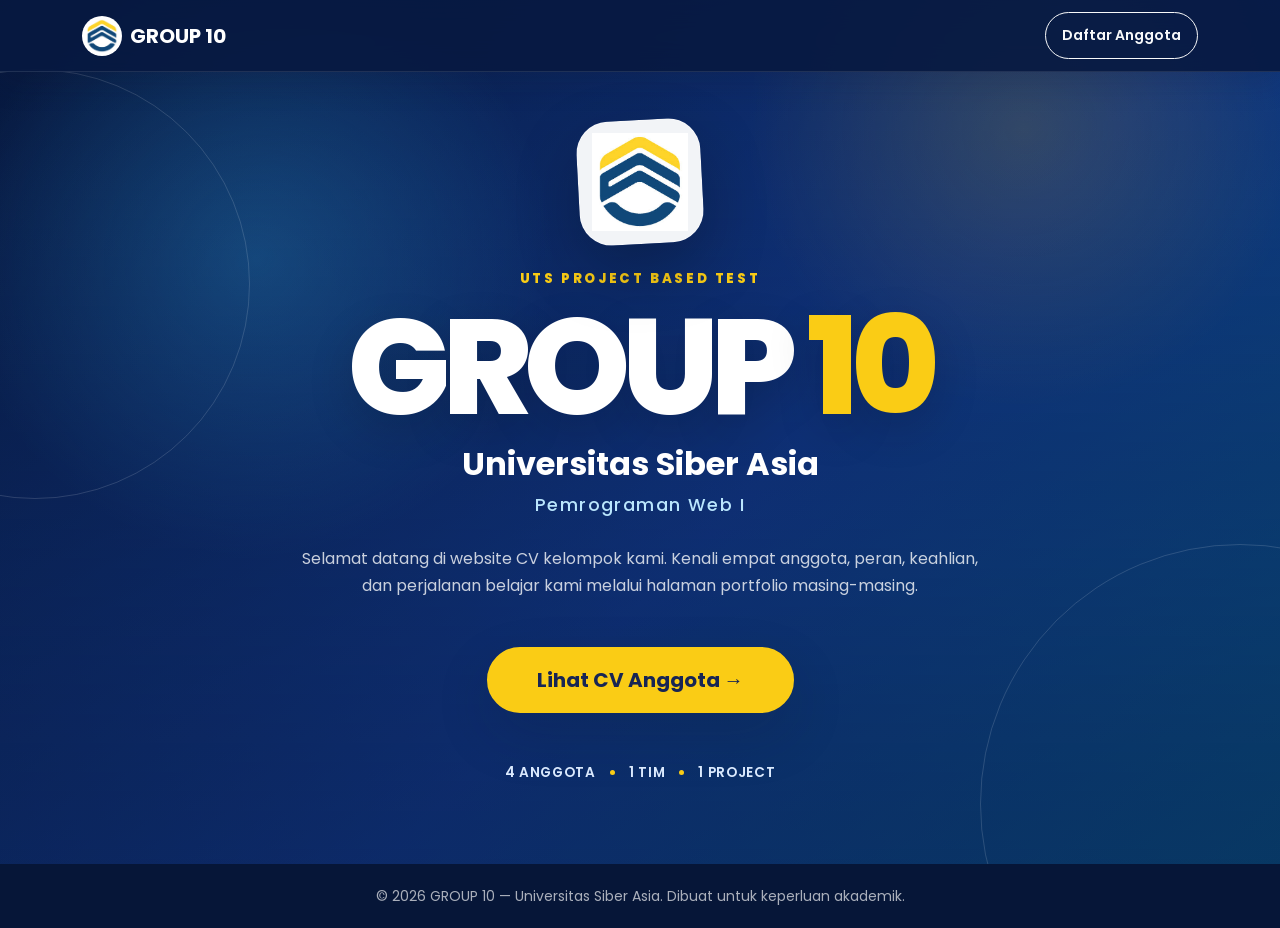
==== commit 7f8d52e0: "F" ====
--- a/index.html
+++ b/index.html
@@ -1,5 +1,6 @@
 <!DOCTYPE html>
 <html lang="id">
+
 <head>
     <meta charset="UTF-8">
     <meta name="viewport" content="width=device-width, initial-scale=1.0">
@@ -10,9 +11,11 @@
     <link href="https://cdn.jsdelivr.net/npm/bootstrap@5.3.3/dist/css/bootstrap.min.css" rel="stylesheet">
     <link rel="preconnect" href="https://fonts.googleapis.com">
     <link rel="preconnect" href="https://fonts.gstatic.com" crossorigin>
-    <link href="https://fonts.googleapis.com/css2?family=Poppins:wght@400;500;600;700;800&display=swap" rel="stylesheet">
+    <link href="https://fonts.googleapis.com/css2?family=Poppins:wght@400;500;600;700;800&display=swap"
+        rel="stylesheet">
     <link rel="stylesheet" href="style.css">
 </head>
+
 <body class="landing-page">
     <!-- Navbar pembuka dibuat ringkas agar perhatian tertuju pada identitas kelompok. -->
     <nav class="navbar navbar-expand-lg navbar-dark fixed-top glass-nav" aria-label="Navigasi utama">
@@ -26,7 +29,7 @@
     </nav>
 
     <main>
-        <!-- Hero merupakan halaman pembuka utama website kelompok. -->
+        <!-- Hero  halaman pembuka utama website kelompok. -->
         <section class="group-hero d-flex align-items-center text-center">
             <div class="hero-decoration hero-decoration-one" aria-hidden="true"></div>
             <div class="hero-decoration hero-decoration-two" aria-hidden="true"></div>
@@ -46,7 +49,8 @@
                     Lihat CV Anggota <span aria-hidden="true">→</span>
                 </a>
                 <div class="landing-meta mt-5">
-                    <span>4 Anggota</span><span class="meta-dot"></span><span>1 Tim</span><span class="meta-dot"></span><span>1 Project</span>
+                    <span>4 Anggota</span><span class="meta-dot"></span><span>1 Tim</span><span
+                        class="meta-dot"></span><span>1 Project</span>
                 </div>
             </div>
         </section>
@@ -59,4 +63,5 @@
     <script src="https://cdn.jsdelivr.net/npm/bootstrap@5.3.3/dist/js/bootstrap.bundle.min.js"></script>
     <script src="script.js"></script>
 </body>
-</html>
+
+</html>
